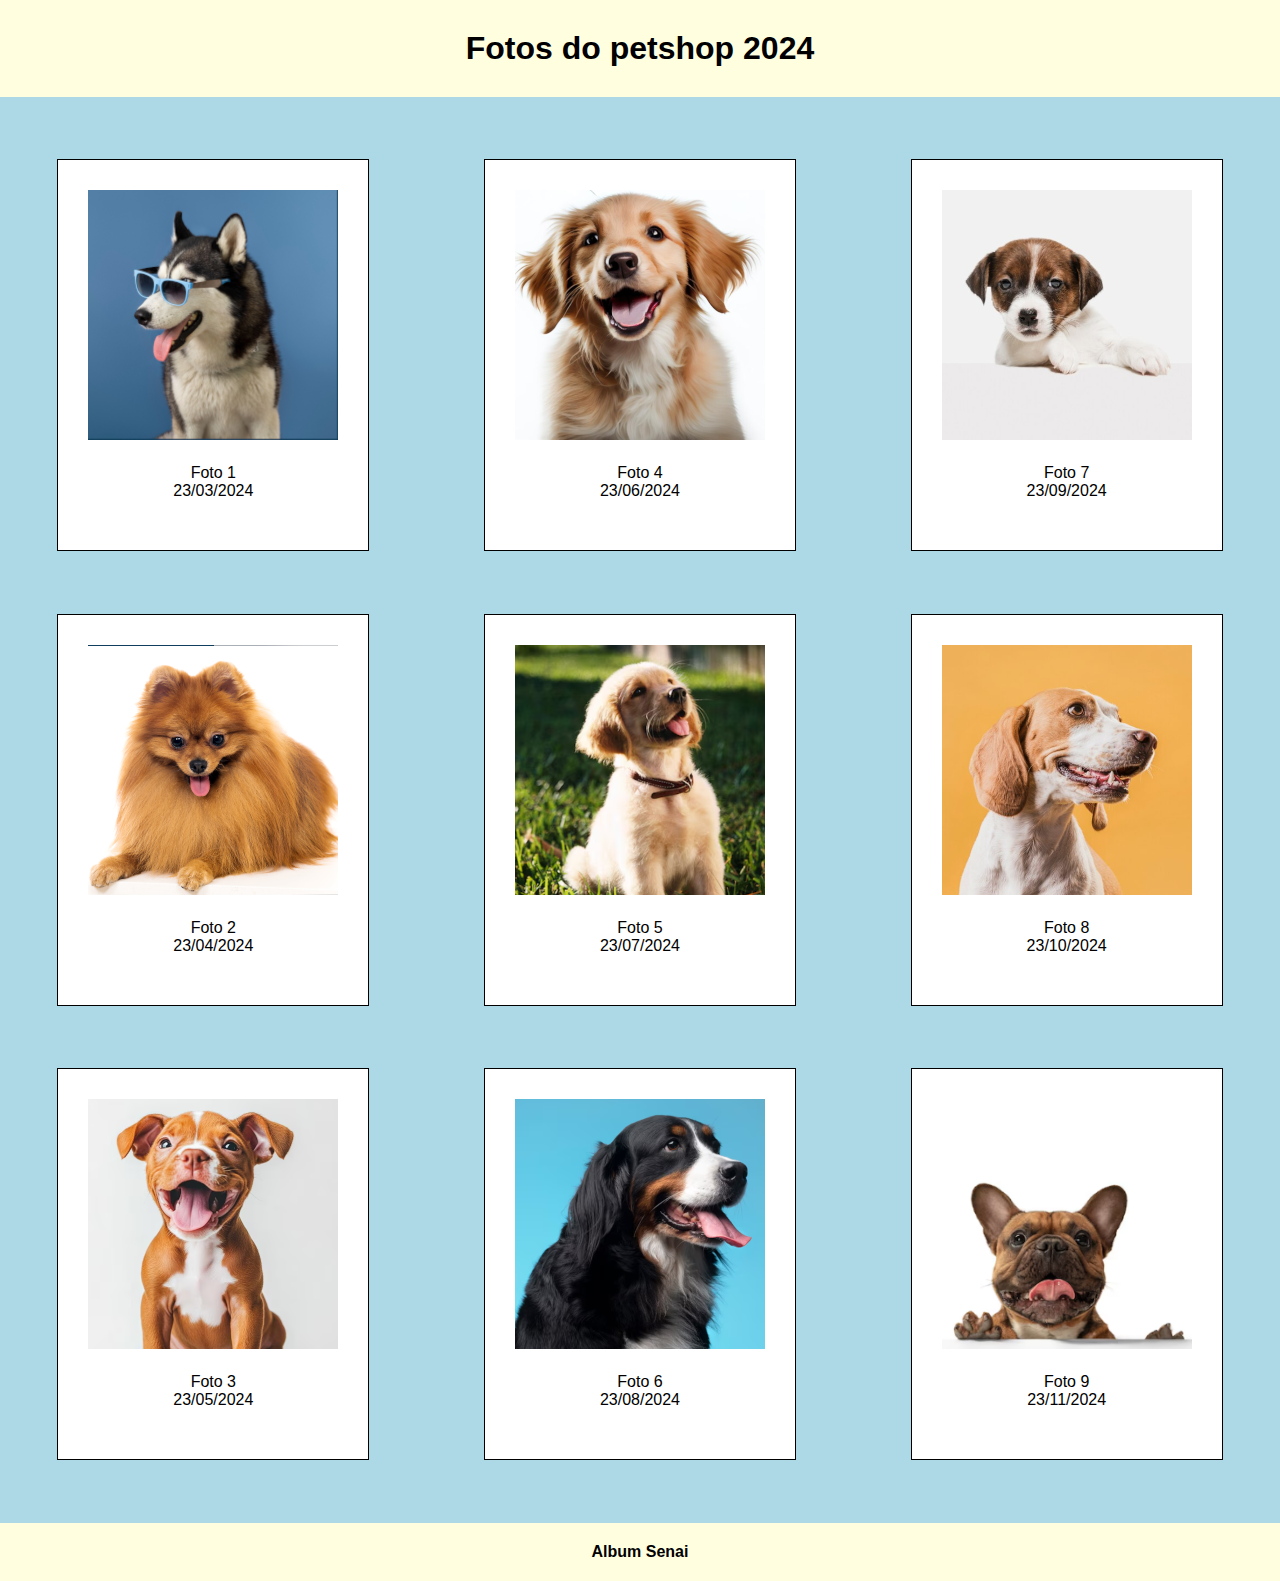
==== polaroids/index.html @ 769f6915 "Arquivo site polaroids" ====
<!DOCTYPE html>
<html lang="pt-br">

<head>
    <meta charset="UTF-8">
    <meta name="viewport" content="width=device-width, initial-scale=1.0">
    <link rel="stylesheet" href="style.css">
    <title>Album de fotos - Polaroids</title>
    <link rel="icon" href="imagens/logo.webp">
</head>

<body>
    <header>
        <h1>Fotos do petshop 2024</h1>
    </header>
    <main id="album">
        
        <!-- primeira coluna -->
        <section class="coluna">
            <!-- imagem1 -->
            <section class="produtos">
                <img src="imagens/dog1.png" alt="dog1">
                <p>Foto 1 <br> 23/03/2024 </p>
            </section>

            <!-- imagem2 -->
            <section class="produtos">
                <img src="imagens/dog2.png" alt="dog2">
                <p>Foto 2 <br> 23/04/2024 </p>
            </section>

            <!-- imagem3 -->
            <section class="produtos">
                <img src="imagens/dog3.png" alt="dog3">
                <p>Foto 3 <br> 23/05/2024 </p>
            </section>
        </section>

        <!-- segunda coluna -->
        <section class="coluna">
            <!-- imagem4 -->
            <section class="produtos">
                <img src="imagens/dog4.png" alt="dog4">
                <p>Foto 4 <br> 23/06/2024 </p>
            </section>

            <!-- imagem5 -->
            <section class="produtos">
                <img src="imagens/dog5.png" alt="dog5">
                <p>Foto 5 <br> 23/07/2024 </p>
            </section>

            <!-- imagem6 -->
            <section class="produtos">
                <img src="imagens/dog6.png" alt="dog6">
                <p>Foto 6 <br> 23/08/2024 </p>
            </section>
        </section>

        <!-- terceira coluna -->
        <section class="coluna">
            <!-- imagem7 -->
            <section class="produtos">
                <img src="imagens/dog7.png" alt="dog4">
                <p>Foto 7 <br> 23/09/2024 </p>
            </section>

            <!-- imagem8 -->
            <section class="produtos">
                <img src="imagens/dog8.png" alt="dog5">
                <p>Foto 8 <br> 23/10/2024 </p>
            </section>

            <!-- imagem9 -->
            <section class="produtos">
                <img src="imagens/dog9.png" alt="dog6">
                <p>Foto 9 <br> 23/11/2024 </p>
            </section>
        </section>
    </main>
    <footer>
        <p>Album Senai</p>
    </footer>
</body>

</html>
---- polaroids/style.css ----
/* zerando as configurações */
*{
    margin: 0;
    padding: 0;
    box-sizing: border-box;
    font-family: Verdana, Geneva, Tahoma, sans-serif;
}
body{
    background-color: lightblue;
}

/* estilizando o paragrafo */
.produtos p{
    margin: 0;
    text-align: center;
    padding: 10px;
    color: black;
}

header{
    text-align: center;
    color: black;
    padding: 30px;
    background-color: lightyellow;
}

footer{
    font-weight: bolder;
    background-color: lightyellow;
    color: black;
    text-align: center;
    padding: 20px;
}

.produtos{
    background-color: #ffffff;
    border: 1px solid black;
    padding: 30px 30px 40px;
    margin-bottom: 20%;
    margin-top: 20%;
}
.produtos img{
    cursor:pointer;
    width: 100%;
    height: auto;
    padding-bottom: 10px;
}

main#album{
    justify-content: space-around;
    display: flex;
    flex-flow: row wrap;
}
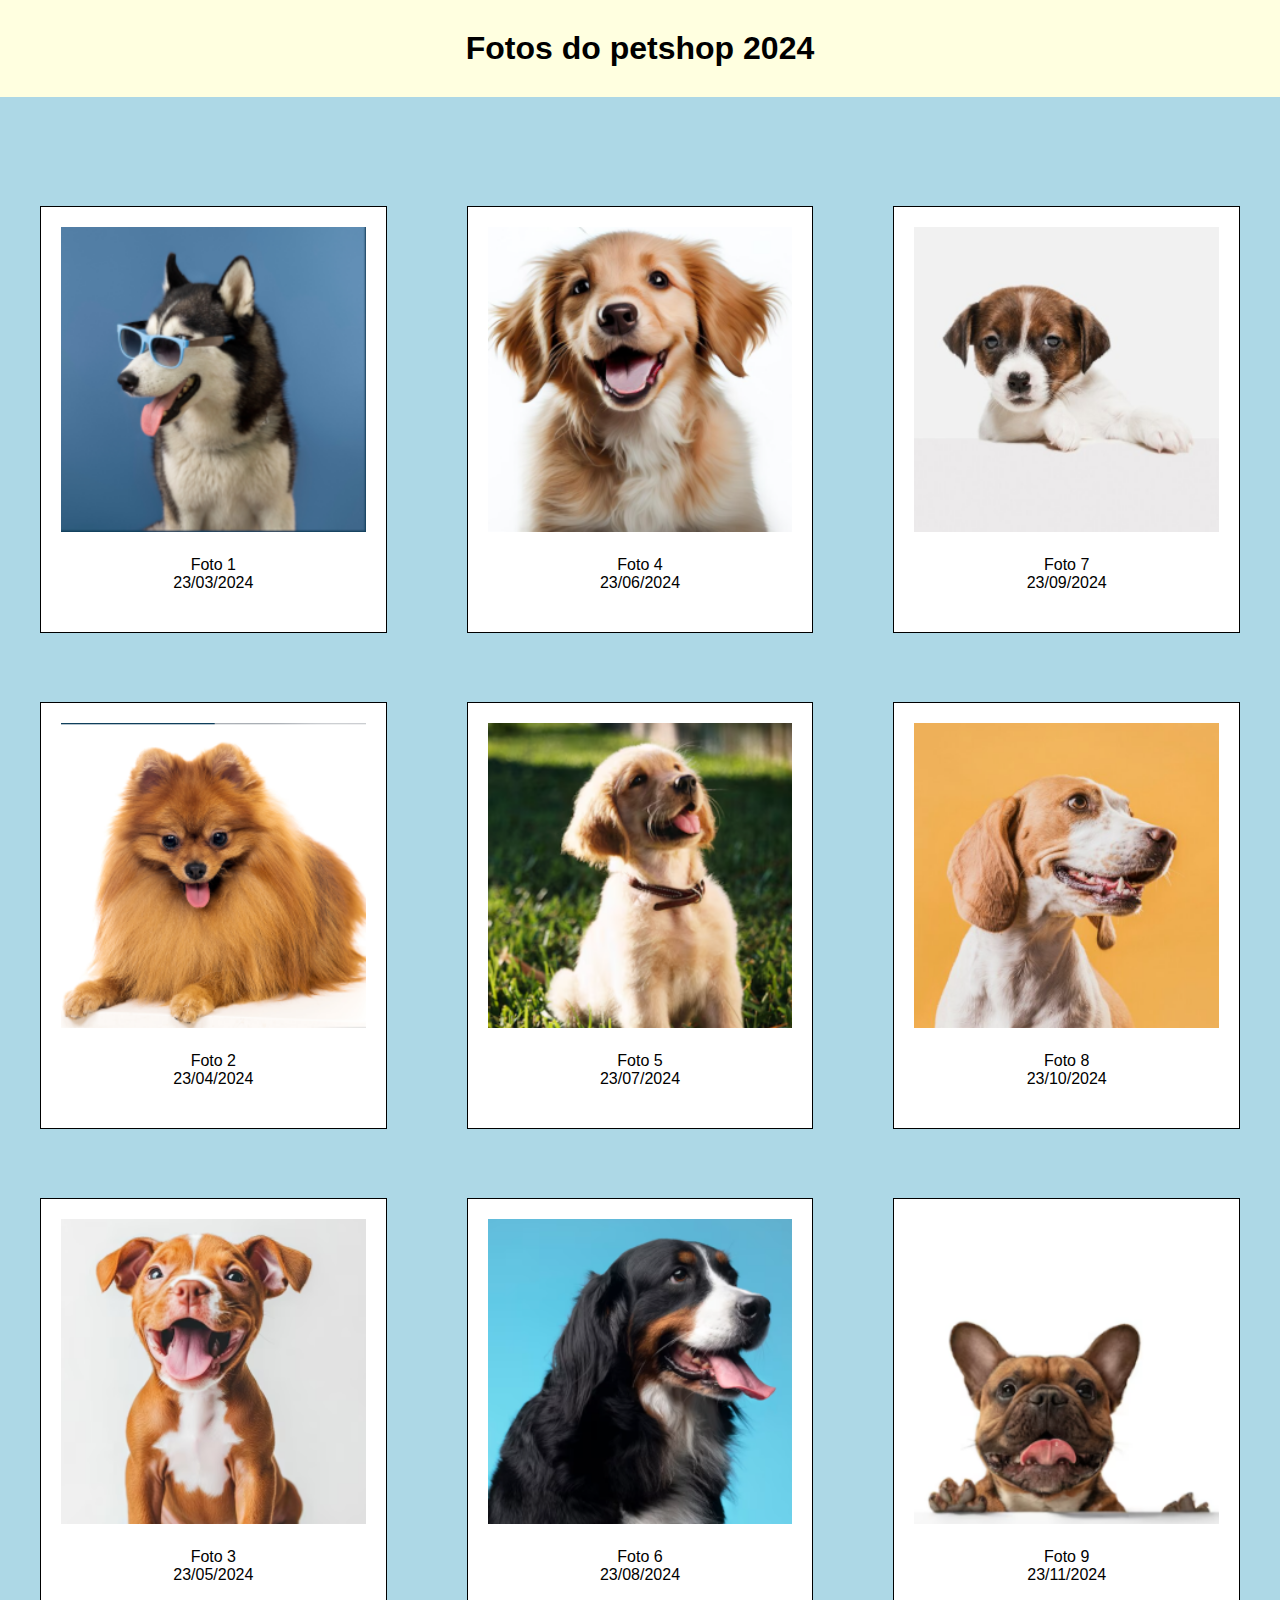
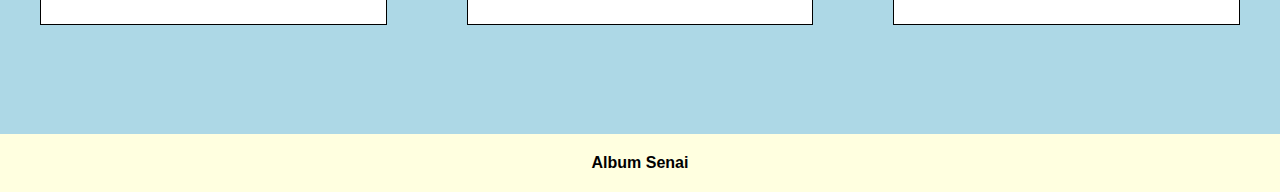
==== commit ade3187f: "adicionado medias queries" ====
--- a/polaroids/index.html
+++ b/polaroids/index.html
@@ -5,6 +5,7 @@
     <meta charset="UTF-8">
     <meta name="viewport" content="width=device-width, initial-scale=1.0">
     <link rel="stylesheet" href="style.css">
+    <link rel="stylesheet" href="medias.css">
     <title>Album de fotos - Polaroids</title>
     <link rel="icon" href="imagens/logo.webp">
 </head>
--- a/polaroids/style.css
+++ b/polaroids/style.css
@@ -35,7 +35,7 @@
 .produtos{
     background-color: #ffffff;
     border: 1px solid black;
-    padding: 30px 30px 40px;
+    padding: 20px 20px 30px;
     margin-bottom: 20%;
     margin-top: 20%;
 }
@@ -51,3 +51,8 @@
     display: flex;
     flex-flow: row wrap;
 }
+
+section.coluna{
+    flex: 1 1 100%;
+    padding: 40px;
+}--- a/polaroids/medias.css
+++ b/polaroids/medias.css
@@ -0,0 +1,29 @@
+/* 
+    Devices breakpoints
+    telas pequenas: 600px
+    celulares: 600px até 768px
+    tablets: 769px até 992px
+    notebooks: 993px até 1200px
+    telas: acima de 1200px
+*/
+
+/* Tablets */
+@media screen and (min-width: 768px) and (max-width:992px){
+    section.coluna{
+        flex: 1 1 50%;
+    }
+}
+
+/* Telas, notebooks */
+@media screen and (min-width: 992px){
+    section.coluna{
+        flex: 1 1 25%;
+    }
+}
+
+/* Celulares */
+@media screen and (min-width: 600px) and (max-width:767px){
+    section.coluna{
+        flex: 1 1 100%;
+    }
+}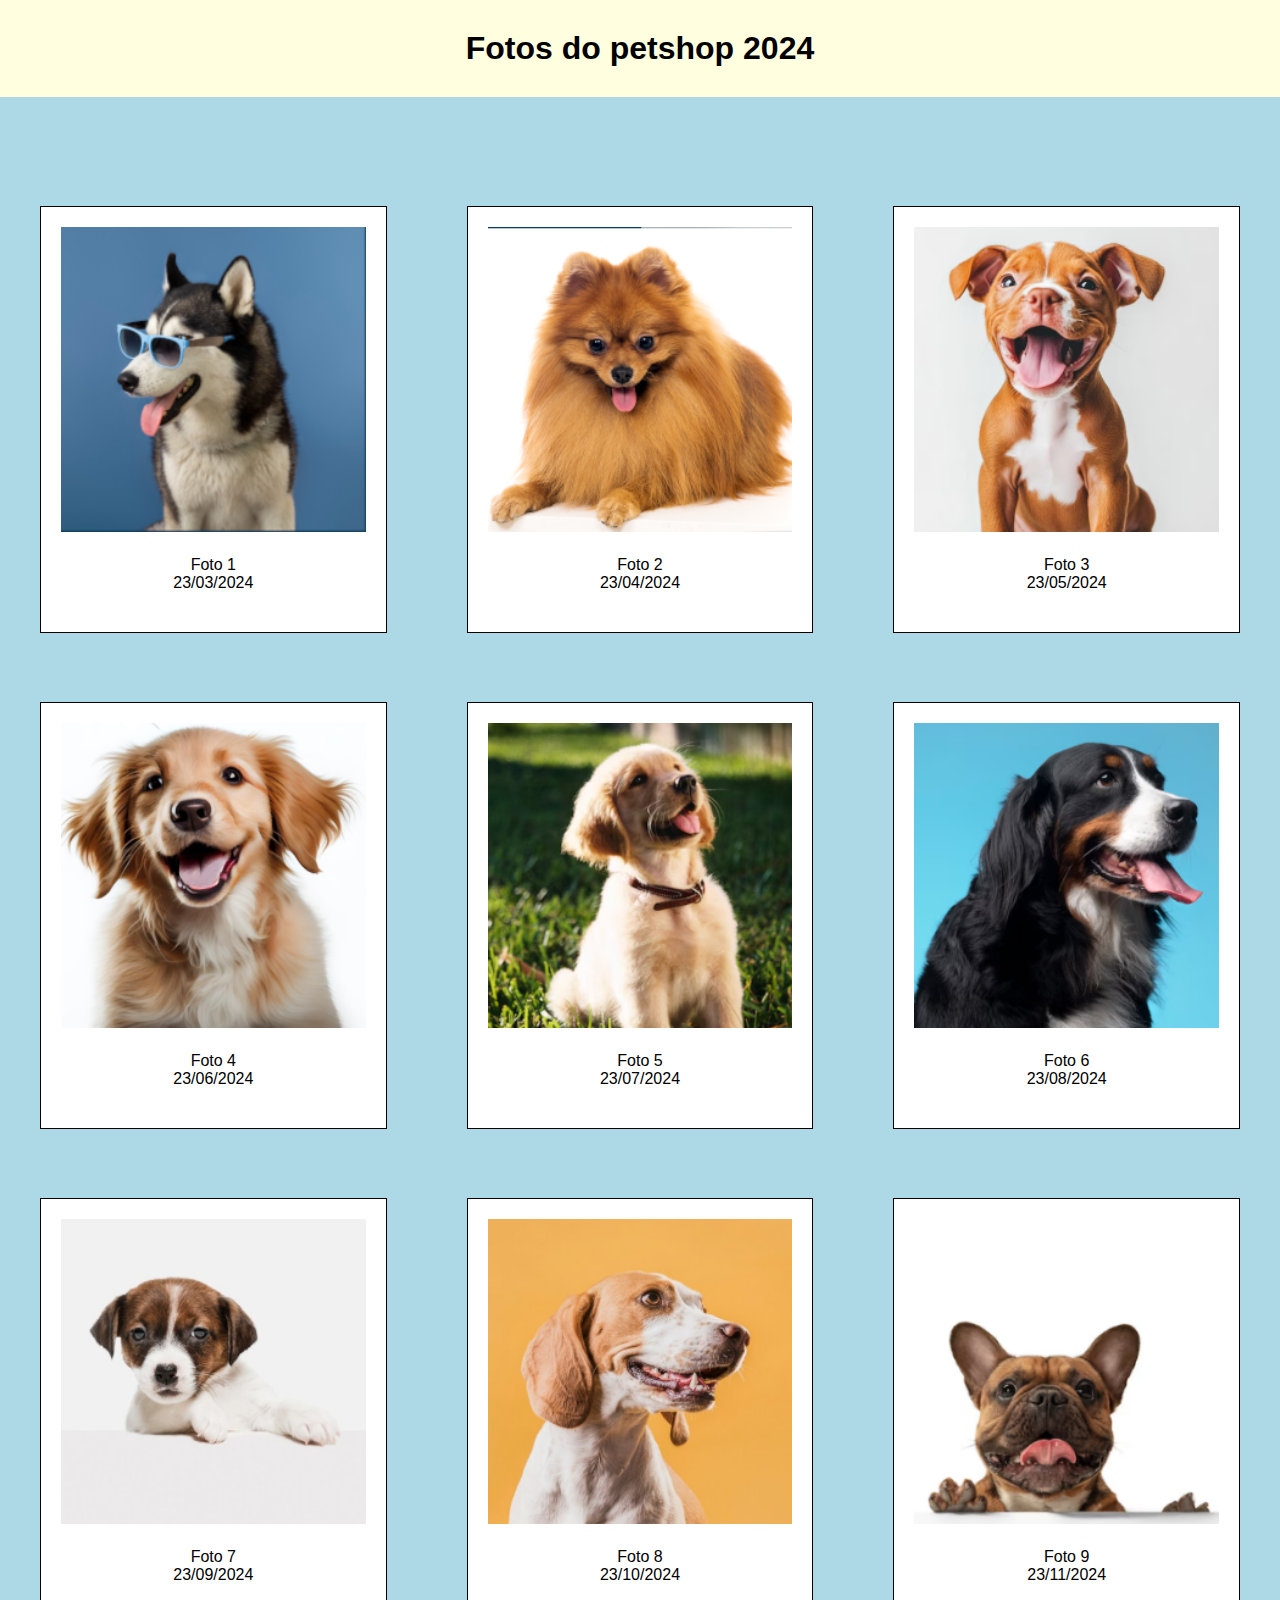
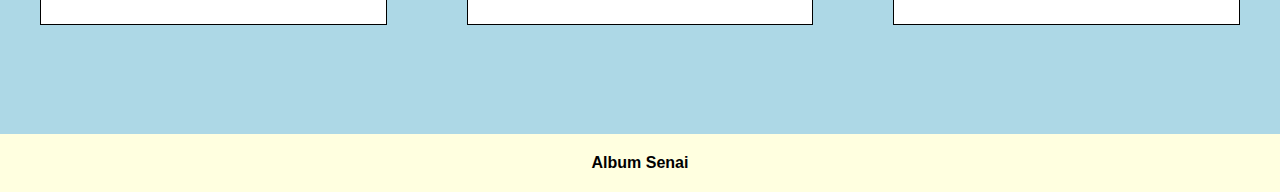
==== commit d12f535e: "Arquivo de polaroids" ====
--- a/polaroids/index.html
+++ b/polaroids/index.html
@@ -26,14 +26,14 @@
 
             <!-- imagem2 -->
             <section class="produtos">
-                <img src="imagens/dog2.png" alt="dog2">
-                <p>Foto 2 <br> 23/04/2024 </p>
+                <img src="imagens/dog4.png" alt="dog2">
+                <p>Foto 4 <br> 23/06/2024 </p>
             </section>
 
             <!-- imagem3 -->
             <section class="produtos">
-                <img src="imagens/dog3.png" alt="dog3">
-                <p>Foto 3 <br> 23/05/2024 </p>
+                <img src="imagens/dog7.png" alt="dog3">
+                <p>Foto 7 <br> 23/09/2024 </p>
             </section>
         </section>
 
@@ -41,8 +41,8 @@
         <section class="coluna">
             <!-- imagem4 -->
             <section class="produtos">
-                <img src="imagens/dog4.png" alt="dog4">
-                <p>Foto 4 <br> 23/06/2024 </p>
+                <img src="imagens/dog2.png" alt="dog4">
+                <p>Foto 2 <br> 23/04/2024 </p>
             </section>
 
             <!-- imagem5 -->
@@ -53,8 +53,8 @@
 
             <!-- imagem6 -->
             <section class="produtos">
-                <img src="imagens/dog6.png" alt="dog6">
-                <p>Foto 6 <br> 23/08/2024 </p>
+                <img src="imagens/dog8.png" alt="dog6">
+                <p>Foto 8 <br> 23/10/2024 </p>
             </section>
         </section>
 
@@ -62,14 +62,14 @@
         <section class="coluna">
             <!-- imagem7 -->
             <section class="produtos">
-                <img src="imagens/dog7.png" alt="dog4">
-                <p>Foto 7 <br> 23/09/2024 </p>
+                <img src="imagens/dog3.png" alt="dog4">
+                <p>Foto 3 <br> 23/05/2024 </p>
             </section>
 
             <!-- imagem8 -->
             <section class="produtos">
-                <img src="imagens/dog8.png" alt="dog5">
-                <p>Foto 8 <br> 23/10/2024 </p>
+                <img src="imagens/dog6.png" alt="dog5">
+                <p>Foto 6 <br> 23/08/2024 </p>
             </section>
 
             <!-- imagem9 -->
